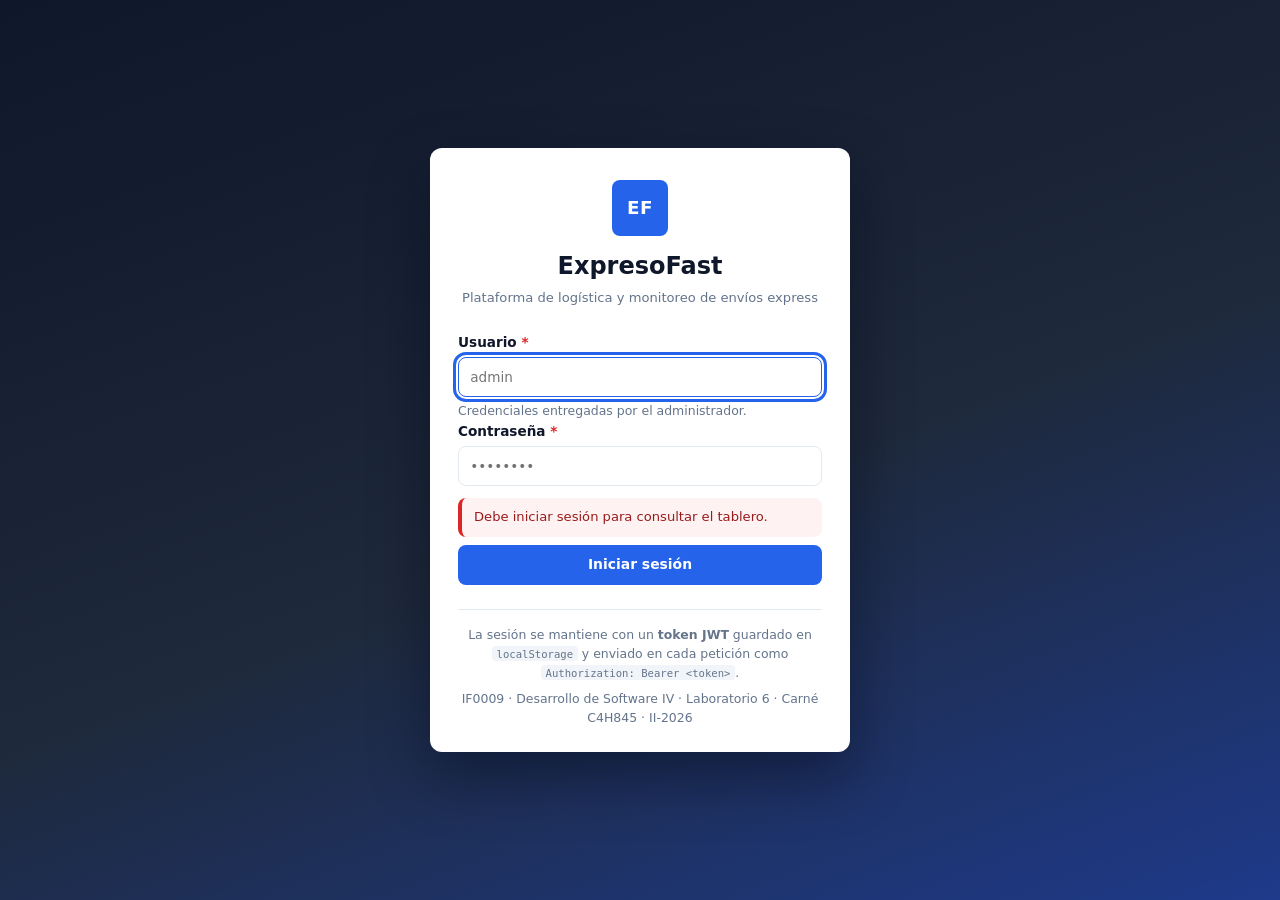
==== frontend/index.html @ 93ab1bb2 "feat: agregar el modulo de login y el interceptor JWT del frontend login.html obtiene el token y lo " ====
<!DOCTYPE html>
<html lang="es">
<head>
    <meta charset="UTF-8">
    <meta name="viewport" content="width=device-width, initial-scale=1.0">
    <title>ExpresoFast · Tablero de Monitoreo de Envíos</title>
    <meta name="description" content="Portal de logística y monitoreo de envíos express de ExpresoFast">
    <link rel="stylesheet" href="styles.css">
</head>
<body>

<!-- BARRA SUPERIOR (Flexbox) -->
<header class="topbar">
    <div class="brand">
        <span class="brand-mark" aria-hidden="true">EF</span>
        <div>
            <h1>ExpresoFast</h1>
            <p class="brand-sub">Logística y monitoreo de envíos express</p>
        </div>
    </div>

    <nav class="topnav" aria-label="Navegación principal">
        <ul>
            <li><a href="#tablero" class="active">Tablero</a></li>
            <li data-rol="ROLE_ADMIN ROLE_OPERADOR"><a href="#registro">Registrar envío</a></li>
            <li data-rol="ROLE_ADMIN"><a href="#flota">Gestión de flota</a></li>
            <li><a href="#filtros">Filtros</a></li>
        </ul>
    </nav>

    <div class="topbar-actions">
        <span id="apiEstado" class="api-estado" role="status" aria-live="polite">Conectando…</span>

        <!-- Identidad tomada del token JWT -->
        <div class="usuario-chip" id="usuarioChip">
            <span class="usuario-nombre" id="usuarioNombre">—</span>
            <span class="usuario-roles" id="usuarioRoles"></span>
        </div>

        <button type="button" id="btnRefrescar" class="btn btn-ghost">Refrescar</button>
        <button type="button" id="btnSalir" class="btn btn-ghost">Cerrar sesión</button>
    </div>
</header>

<!-- CONTENIDO -->
<main class="layout">

    <!-- PANEL LATERAL DE FILTROS -->
    <aside class="sidebar" id="filtros" aria-label="Filtros y acciones">

        <section class="card" aria-labelledby="tituloFiltros">
            <h2 id="tituloFiltros" class="card-title">Filtrar por estado</h2>
            <div class="filtros" role="group" aria-label="Filtro de estado de envíos">
                <button type="button" class="filtro activo" data-estado="TODOS" aria-pressed="true">
                    Todos <span class="contador" data-contador="TODOS">0</span>
                </button>
                <button type="button" class="filtro" data-estado="PENDIENTE" aria-pressed="false">
                    Pendiente <span class="contador" data-contador="PENDIENTE">0</span>
                </button>
                <button type="button" class="filtro" data-estado="EN_TRANSITO" aria-pressed="false">
                    En tránsito <span class="contador" data-contador="EN_TRANSITO">0</span>
                </button>
                <button type="button" class="filtro" data-estado="ENTREGADO" aria-pressed="false">
                    Entregado <span class="contador" data-contador="ENTREGADO">0</span>
                </button>
                <button type="button" class="filtro" data-estado="CANCELADO" aria-pressed="false">
                    Cancelado <span class="contador" data-contador="CANCELADO">0</span>
                </button>
            </div>
        </section>

        <section class="card" aria-labelledby="tituloBusqueda">
            <h2 id="tituloBusqueda" class="card-title">Búsqueda rápida</h2>
            <label class="campo">
                <span>Código de rastreo o destino</span>
                <input type="search" id="buscador" placeholder="EXP-9001, Cartago…"
                       autocomplete="off" aria-describedby="ayudaBusqueda">
            </label>
            <p id="ayudaBusqueda" class="ayuda">Filtra en pantalla los envíos ya cargados.</p>
        </section>

        <!-- Gestión de flota: solo ROLE_ADMIN -->
        <section class="card" id="flota" data-rol="ROLE_ADMIN" aria-labelledby="tituloMasivo">
            <h2 id="tituloMasivo" class="card-title">Gestión de flota</h2>
            <p class="ayuda">
                Cambia de una sola sentencia el estado de todos los envíos de un vehículo
                (<code>@Modifying</code>). Endpoint exclusivo de <code>ROLE_ADMIN</code>.
            </p>
            <form id="formMasivo" novalidate>
                <label class="campo">
                    <span>ID de vehículo</span>
                    <input type="number" id="masivoVehiculoId" name="masivoVehiculoId"
                           min="1" step="1" required list="listaVehiculos">
                </label>
                <label class="campo">
                    <span>Nuevo estado</span>
                    <select id="masivoEstado" name="masivoEstado" required>
                        <option value="PENDIENTE">PENDIENTE</option>
                        <option value="EN_TRANSITO">EN_TRANSITO</option>
                        <option value="ENTREGADO">ENTREGADO</option>
                        <option value="CANCELADO">CANCELADO</option>
                    </select>
                </label>
                <label class="campo">
                    <span>Observaciones para la bitácora</span>
                    <input type="text" id="masivoObservaciones" name="masivoObservaciones"
                           maxlength="250" placeholder="Unidad enviada a mantenimiento">
                </label>
                <button type="submit" class="btn btn-secundario">Aplicar a todo el vehículo</button>
            </form>
        </section>
    </aside>

    <!-- COLUMNA PRINCIPAL -->
    <div class="contenido">

        <!-- Indicadores KPI (CSS Grid) -->
        <section class="kpis" id="tablero" aria-label="Indicadores generales">
            <article class="kpi">
                <p class="kpi-label">Total de envíos</p>
                <p class="kpi-valor" id="kpiTotal">0</p>
            </article>
            <article class="kpi kpi-pendiente">
                <p class="kpi-label">Pendientes</p>
                <p class="kpi-valor" id="kpiPendiente">0</p>
            </article>
            <article class="kpi kpi-transito">
                <p class="kpi-label">En tránsito</p>
                <p class="kpi-valor" id="kpiTransito">0</p>
            </article>
            <article class="kpi kpi-entregado">
                <p class="kpi-label">Entregados</p>
                <p class="kpi-valor" id="kpiEntregado">0</p>
            </article>
        </section>

        <!-- Formulario de registro: oculto para ROLE_CONDUCTOR -->
        <section class="card" id="registro" data-rol="ROLE_ADMIN ROLE_OPERADOR"
                 aria-labelledby="tituloRegistro">
            <h2 id="tituloRegistro" class="card-title">Registrar nuevo envío express</h2>

            <form id="formEnvio" class="form-envio" novalidate>
                <fieldset>
                    <legend>Datos del paquete</legend>
                    <div class="form-grid">
                        <label class="campo">
                            <span>Código de rastreo <abbr title="obligatorio">*</abbr></span>
                            <input type="text" id="codigoRastreo" name="codigoRastreo"
                                   maxlength="8" required placeholder="EXP-9901"
                                   pattern="EXP-\d{4}" autocomplete="off"
                                   aria-describedby="ayudaCodigo">
                            <small id="ayudaCodigo" class="ayuda">Formato exigido por la API: <code>EXP-1234</code>.</small>
                        </label>

                        <label class="campo campo-ancho">
                            <span>Dirección de destino <abbr title="obligatorio">*</abbr></span>
                            <input type="text" id="direccionDestino" name="direccionDestino"
                                   maxlength="200" required placeholder="Paraíso, Cartago">
                        </label>

                        <label class="campo">
                            <span>Peso (kg) <abbr title="obligatorio">*</abbr></span>
                            <input type="number" id="pesoKg" name="pesoKg"
                                   min="0.01" step="0.01" required placeholder="12.50">
                        </label>

                        <label class="campo">
                            <span>Costo (₡) <abbr title="obligatorio">*</abbr></span>
                            <input type="number" id="costo" name="costo"
                                   min="0" step="0.01" required placeholder="3500.00">
                        </label>
                    </div>
                </fieldset>

                <fieldset>
                    <legend>Asignación de flota</legend>
                    <div class="form-grid">
                        <label class="campo">
                            <span>ID de vehículo <abbr title="obligatorio">*</abbr></span>
                            <input type="number" id="vehiculoId" name="vehiculoId"
                                   min="1" step="1" required list="listaVehiculos"
                                   aria-describedby="ayudaVehiculo">
                            <small id="ayudaVehiculo" class="ayuda">Escriba el ID o elíjalo de la lista.</small>
                            <datalist id="listaVehiculos"></datalist>
                        </label>

                        <label class="campo">
                            <span>ID de conductor <abbr title="obligatorio">*</abbr></span>
                            <input type="number" id="conductorId" name="conductorId"
                                   min="1" step="1" required list="listaConductores"
                                   aria-describedby="ayudaConductor">
                            <small id="ayudaConductor" class="ayuda">Escriba el ID o elíjalo de la lista.</small>
                            <datalist id="listaConductores"></datalist>
                        </label>
                    </div>
                </fieldset>

                <div class="form-acciones">
                    <button type="submit" class="btn btn-primario" id="btnGuardar">Registrar envío</button>
                    <button type="reset" class="btn btn-ghost">Limpiar</button>
                </div>
            </form>
        </section>

        <!-- Tablero de envíos -->
        <section aria-labelledby="tituloEnvios">
            <div class="seccion-encabezado">
                <h2 id="tituloEnvios" class="card-title">Envíos monitoreados</h2>
                <p class="ayuda" id="resumenListado">Cargando…</p>
            </div>

            <div id="tableroEnvios" class="grid-envios" aria-live="polite" aria-busy="true">
                <!-- Las tarjetas <article> se inyectan desde app.js -->
            </div>

            <p id="mensajeVacio" class="vacio" hidden>No hay envíos que coincidan con el filtro seleccionado.</p>
        </section>
    </div>
</main>

<footer class="pie">
    <p>IF0009 · Desarrollo de Software IV · Laboratorio 6 · Carné C4H845 · II-2026</p>
</footer>

<!-- MODAL DE BITÁCORA DE AUDITORÍA (posición fija + Flexbox) -->
<div class="modal" id="modalBitacora" role="dialog" aria-modal="true"
     aria-labelledby="tituloBitacora" hidden>
    <div class="modal-fondo" data-cerrar-modal></div>

    <div class="modal-caja" role="document">
        <header class="modal-head">
            <div>
                <h2 id="tituloBitacora" class="card-title">Bitácora de auditoría</h2>
                <p class="ayuda" id="bitacoraEnvioInfo">—</p>
            </div>
            <button type="button" class="btn-cerrar" data-cerrar-modal
                    aria-label="Cerrar bitácora">&times;</button>
        </header>

        <!-- Reto autónomo: filtro por rango de fechas -->
        <form class="bitacora-filtros" id="formFiltroBitacora">
            <label class="campo">
                <span>Desde</span>
                <input type="date" id="bitacoraDesde">
            </label>
            <label class="campo">
                <span>Hasta</span>
                <input type="date" id="bitacoraHasta">
            </label>
            <button type="reset" class="btn btn-ghost" id="btnLimpiarFechas">Limpiar fechas</button>
        </form>

        <div class="modal-cuerpo" id="bitacoraCuerpo" aria-live="polite">
            <p class="ayuda">Cargando historial…</p>
        </div>
    </div>
</div>

<!-- Notificaciones accesibles -->
<div id="toast" class="toast" role="status" aria-live="assertive" hidden></div>

<script src="app.js"></script>
</body>
</html>
---- frontend/styles.css ----
/* ExpresoFast · Hoja de estilos corporativa · IF0009 Lab 6 · Carné C4H845 */

/* 1. Variables CSS (:root) */
:root {
    /* Paleta corporativa */
    --color-primario: #0f172a;
    --color-primario-claro: #1e293b;
    --color-acento: #2563eb;
    --color-acento-oscuro: #1d4ed8;

    /* Estados de envío (según especificación del laboratorio) */
    --estado-entregado: #16a34a;
    --estado-transito: #2563eb;
    --estado-pendiente: #d97706;
    --estado-cancelado: #dc2626;

    /* Superficies y texto */
    --fondo: #f1f5f9;
    --superficie: #ffffff;
    --borde: #e2e8f0;
    --texto: #0f172a;
    --texto-suave: #64748b;

    /* Métricas de diseño */
    --radio: 12px;
    --radio-sm: 8px;
    --sombra: 0 1px 2px rgba(15, 23, 42, .06), 0 8px 24px rgba(15, 23, 42, .06);
    --espacio: 1rem;
    --ancho-max: 1400px;
    --transicion: 160ms ease;
}

/* 2. Base */
* {
    box-sizing: border-box;
}

body {
    margin: 0;
    font-family: "Segoe UI", system-ui, -apple-system, "Helvetica Neue", Arial, sans-serif;
    background-color: var(--fondo);
    color: var(--texto);
    line-height: 1.5;
}

h1, h2, h3, p {
    margin: 0;
}

a {
    color: inherit;
    text-decoration: none;
}

code {
    background: var(--fondo);
    padding: .1rem .3rem;
    border-radius: 4px;
    font-size: .85em;
}

abbr[title] {
    color: var(--estado-cancelado);
    text-decoration: none;
}

/* Accesibilidad: foco siempre visible */
:is(a, button, input, select, [tabindex]):focus-visible {
    outline: 3px solid var(--color-acento);
    outline-offset: 2px;
}

/* 3. Barra superior con FLEXBOX */
.topbar {
    display: flex;
    align-items: center;
    justify-content: space-between;
    flex-wrap: wrap;
    gap: var(--espacio);
    padding: .9rem 1.5rem;
    background: var(--color-primario);
    color: #f8fafc;
    position: sticky;
    top: 0;
    z-index: 20;
    box-shadow: var(--sombra);
}

.brand {
    display: flex;
    align-items: center;
    gap: .75rem;
}

.brand-mark {
    display: grid;
    place-items: center;
    width: 42px;
    height: 42px;
    border-radius: var(--radio-sm);
    background: var(--color-acento);
    font-weight: 700;
    letter-spacing: .5px;
}

.brand h1 {
    font-size: 1.25rem;
    line-height: 1.1;
}

.brand-sub {
    font-size: .78rem;
    color: #94a3b8;
}

.topnav ul {
    display: flex;
    flex-wrap: wrap;
    gap: .35rem;
    list-style: none;
    margin: 0;
    padding: 0;
}

.topnav a {
    display: block;
    padding: .45rem .85rem;
    border-radius: 999px;
    font-size: .9rem;
    color: #cbd5e1;
    transition: background var(--transicion), color var(--transicion);
}

.topnav a:hover,
.topnav a.active {
    background: var(--color-primario-claro);
    color: #ffffff;
}

.topbar-actions {
    display: flex;
    align-items: center;
    gap: .75rem;
}

.api-estado {
    font-size: .78rem;
    padding: .3rem .7rem;
    border-radius: 999px;
    background: var(--color-primario-claro);
    color: #cbd5e1;
    white-space: nowrap;
}

.api-estado.ok {
    background: rgba(22, 163, 74, .18);
    color: #4ade80;
}

.api-estado.error {
    background: rgba(220, 38, 38, .18);
    color: #fca5a5;
}

/* 4. Layout general (CSS Grid + sidebar) */
.layout {
    display: grid;
    grid-template-columns: 320px minmax(0, 1fr);
    gap: 1.25rem;
    max-width: var(--ancho-max);
    margin: 0 auto;
    padding: 1.25rem;
    align-items: start;
}

.sidebar {
    display: flex;
    flex-direction: column;
    gap: 1rem;
    position: sticky;
    top: 88px;
}

.contenido {
    display: flex;
    flex-direction: column;
    gap: 1.25rem;
    min-width: 0;
}

/* 5. Tarjetas */
.card {
    background: var(--superficie);
    border: 1px solid var(--borde);
    border-radius: var(--radio);
    padding: 1.1rem;
    box-shadow: var(--sombra);
}

.card-title {
    font-size: 1rem;
    font-weight: 650;
    margin-bottom: .85rem;
}

.seccion-encabezado {
    display: flex;
    align-items: baseline;
    justify-content: space-between;
    flex-wrap: wrap;
    gap: .5rem;
}

.ayuda {
    font-size: .78rem;
    color: var(--texto-suave);
}

/* 6. KPIs con CSS Grid responsivo */
.kpis {
    display: grid;
    grid-template-columns: repeat(auto-fit, minmax(180px, 1fr));
    gap: 1rem;
}

.kpi {
    background: var(--superficie);
    border: 1px solid var(--borde);
    border-left: 5px solid var(--color-acento);
    border-radius: var(--radio);
    padding: .9rem 1.1rem;
    box-shadow: var(--sombra);
}

.kpi-label {
    font-size: .78rem;
    text-transform: uppercase;
    letter-spacing: .04em;
    color: var(--texto-suave);
}

.kpi-valor {
    font-size: 2rem;
    font-weight: 700;
    line-height: 1.15;
}

.kpi-pendiente { border-left-color: var(--estado-pendiente); }
.kpi-transito  { border-left-color: var(--estado-transito); }
.kpi-entregado { border-left-color: var(--estado-entregado); }

/* 7. Formularios */
fieldset {
    border: 1px solid var(--borde);
    border-radius: var(--radio-sm);
    padding: .9rem 1rem 1.1rem;
    margin: 0 0 1rem;
}

legend {
    padding: 0 .4rem;
    font-size: .82rem;
    font-weight: 600;
    text-transform: uppercase;
    letter-spacing: .05em;
    color: var(--texto-suave);
}

.form-grid {
    display: grid;
    grid-template-columns: repeat(auto-fit, minmax(220px, 1fr));
    gap: .85rem;
}

.campo {
    display: flex;
    flex-direction: column;
    gap: .3rem;
    font-size: .85rem;
    font-weight: 600;
}

.campo-ancho {
    grid-column: 1 / -1;
}

.campo input,
.campo select {
    font: inherit;
    font-weight: 400;
    padding: .55rem .7rem;
    border: 1px solid var(--borde);
    border-radius: var(--radio-sm);
    background: var(--superficie);
    color: var(--texto);
    transition: border-color var(--transicion), box-shadow var(--transicion);
}

.campo input:focus,
.campo select:focus {
    border-color: var(--color-acento);
}

.campo input:invalid:not(:placeholder-shown) {
    border-color: var(--estado-cancelado);
}

.campo .ayuda {
    font-weight: 400;
}

.form-acciones {
    display: flex;
    flex-wrap: wrap;
    gap: .6rem;
}

/* 8. Botones */
.btn {
    font: inherit;
    font-size: .87rem;
    font-weight: 600;
    padding: .55rem 1.05rem;
    border: 1px solid transparent;
    border-radius: var(--radio-sm);
    cursor: pointer;
    transition: background var(--transicion), transform var(--transicion), opacity var(--transicion);
}

.btn:active {
    transform: translateY(1px);
}

.btn:disabled {
    opacity: .55;
    cursor: not-allowed;
}

.btn-primario {
    background: var(--color-acento);
    color: #ffffff;
}

.btn-primario:hover:not(:disabled) {
    background: var(--color-acento-oscuro);
}

.btn-secundario {
    background: var(--color-primario);
    color: #ffffff;
    width: 100%;
}

.btn-secundario:hover:not(:disabled) {
    background: var(--color-primario-claro);
}

.btn-ghost {
    background: transparent;
    border-color: currentColor;
    color: inherit;
}

.btn-mini {
    font-size: .76rem;
    padding: .35rem .7rem;
    border-radius: 999px;
    border: 1px solid var(--borde);
    background: var(--fondo);
    color: var(--texto);
    cursor: pointer;
    font-weight: 600;
    transition: background var(--transicion), color var(--transicion);
}

.btn-mini:hover:not(:disabled) {
    background: var(--color-acento);
    border-color: var(--color-acento);
    color: #ffffff;
}

.btn-mini:disabled {
    opacity: .5;
    cursor: not-allowed;
}

/* 9. Panel de filtros lateral */
.filtros {
    display: flex;
    flex-direction: column;
    gap: .4rem;
}

.filtro {
    display: flex;
    align-items: center;
    justify-content: space-between;
    gap: .5rem;
    font: inherit;
    font-size: .87rem;
    font-weight: 600;
    text-align: left;
    padding: .55rem .8rem;
    border: 1px solid var(--borde);
    border-radius: var(--radio-sm);
    background: var(--superficie);
    color: var(--texto);
    cursor: pointer;
    transition: background var(--transicion), border-color var(--transicion), color var(--transicion);
}

.filtro:hover {
    border-color: var(--color-acento);
}

.filtro.activo {
    background: var(--color-acento);
    border-color: var(--color-acento);
    color: #ffffff;
}

.contador {
    min-width: 1.9rem;
    text-align: center;
    font-size: .75rem;
    padding: .1rem .45rem;
    border-radius: 999px;
    background: var(--fondo);
    color: var(--texto-suave);
}

.filtro.activo .contador {
    background: rgba(255, 255, 255, .22);
    color: #ffffff;
}

/* 10. Tablero de envíos: CSS GRID responsivo */
.grid-envios {
    display: grid;
    grid-template-columns: repeat(auto-fit, minmax(280px, 1fr));
    gap: 1rem;
    margin-top: .85rem;
}

.envio-card {
    display: flex;
    flex-direction: column;
    gap: .7rem;
    background: var(--superficie);
    border: 1px solid var(--borde);
    border-radius: var(--radio);
    padding: 1rem;
    box-shadow: var(--sombra);
    transition: transform var(--transicion), box-shadow var(--transicion);
}

.envio-card:hover {
    transform: translateY(-2px);
    box-shadow: 0 10px 30px rgba(15, 23, 42, .12);
}

.envio-head {
    display: flex;
    align-items: flex-start;
    justify-content: space-between;
    gap: .6rem;
}

.envio-codigo {
    font-size: 1.02rem;
    font-weight: 700;
    letter-spacing: .02em;
}

.envio-destino {
    font-size: .84rem;
    color: var(--texto-suave);
}

.envio-datos {
    display: grid;
    grid-template-columns: repeat(auto-fit, minmax(110px, 1fr));
    gap: .5rem .75rem;
    padding-top: .6rem;
    border-top: 1px dashed var(--borde);
}

.dato-label {
    display: block;
    font-size: .68rem;
    text-transform: uppercase;
    letter-spacing: .05em;
    color: var(--texto-suave);
}

.dato-valor {
    font-size: .88rem;
    font-weight: 600;
    word-break: break-word;
}

.envio-acciones {
    display: flex;
    flex-wrap: wrap;
    gap: .4rem;
    padding-top: .6rem;
    border-top: 1px solid var(--borde);
    margin-top: auto;
}

.envio-auditoria {
    font-size: .7rem;
    color: var(--texto-suave);
}

/* 11. Píldoras de estado (.pill-status) */
.pill-status {
    display: inline-block;
    padding: .25rem .7rem;
    border-radius: 999px;
    font-size: .7rem;
    font-weight: 700;
    letter-spacing: .05em;
    text-transform: uppercase;
    color: #ffffff;
    white-space: nowrap;
    background: var(--texto-suave);
}

.pill-status.ENTREGADO   { background: var(--estado-entregado); }  /* #16a34a */
.pill-status.EN_TRANSITO { background: var(--estado-transito); }   /* #2563eb */
.pill-status.PENDIENTE   { background: var(--estado-pendiente); }  /* #d97706 */
.pill-status.CANCELADO   { background: var(--estado-cancelado); }  /* #dc2626 */

/* 12. Estados de carga / vacío */
.vacio {
    text-align: center;
    padding: 2.5rem 1rem;
    color: var(--texto-suave);
    background: var(--superficie);
    border: 1px dashed var(--borde);
    border-radius: var(--radio);
    margin-top: .85rem;
}

.skeleton {
    height: 168px;
    border-radius: var(--radio);
    background: linear-gradient(90deg, #e2e8f0 25%, #f1f5f9 50%, #e2e8f0 75%);
    background-size: 200% 100%;
    animation: brillo 1.2s infinite;
}

@keyframes brillo {
    from { background-position: 200% 0; }
    to   { background-position: -200% 0; }
}

/* 13. Toast */
.toast {
    position: fixed;
    right: 1.25rem;
    bottom: 1.25rem;
    z-index: 50;
    max-width: min(420px, calc(100vw - 2.5rem));
    padding: .8rem 1.1rem;
    border-radius: var(--radio-sm);
    background: var(--color-primario);
    color: #f8fafc;
    font-size: .87rem;
    box-shadow: 0 12px 32px rgba(15, 23, 42, .28);
}

.toast.exito { background: var(--estado-entregado); }
.toast.error { background: var(--estado-cancelado); }

/* 14. Pie */
.pie {
    text-align: center;
    padding: 1.5rem 1rem 2rem;
    font-size: .78rem;
    color: var(--texto-suave);
}

/* 15. Sesión autenticada (chip de usuario y roles) */
.usuario-chip {
    display: flex;
    flex-direction: column;
    align-items: flex-end;
    gap: .2rem;
    padding: .3rem .7rem;
    border-radius: var(--radio-sm);
    background: rgba(255, 255, 255, .08);
}

.usuario-nombre {
    font-size: .8rem;
    font-weight: 600;
    color: #e2e8f0;
}

.usuario-roles {
    display: flex;
    gap: .25rem;
    flex-wrap: wrap;
}

.rol-badge {
    font-size: .62rem;
    font-weight: 700;
    letter-spacing: .4px;
    padding: .1rem .4rem;
    border-radius: 999px;
    background: var(--color-acento);
    color: #ffffff;
}

/* 16. Pantalla de inicio de sesión */
.pagina-login {
    min-height: 100vh;
    display: grid;
    place-items: center;
    background: linear-gradient(160deg, var(--color-primario) 0%, var(--color-primario-claro) 55%, #1e3a8a 100%);
}

.login-wrap {
    width: 100%;
    padding: 2rem 1rem;
    display: flex;
    justify-content: center;
}

.login-card {
    width: min(420px, 100%);
    background: var(--superficie);
    border-radius: var(--radio);
    box-shadow: 0 24px 60px rgba(2, 6, 23, .45);
    padding: 2rem 1.75rem 1.5rem;
}

.login-head {
    text-align: center;
    margin-bottom: 1.5rem;
}

.brand-mark-lg {
    width: 56px;
    height: 56px;
    margin: 0 auto .75rem;
    font-size: 1.15rem;
    color: #ffffff;
}

.login-head h1 {
    font-size: 1.5rem;
}

.login-sub {
    font-size: .82rem;
    color: var(--texto-suave);
    margin-top: .25rem;
}

.btn-bloque {
    width: 100%;
    justify-content: center;
    margin-top: .5rem;
}

.login-error {
    margin: .75rem 0 0;
    padding: .6rem .75rem;
    border-radius: var(--radio-sm);
    border-left: 4px solid var(--estado-cancelado);
    background: #fef2f2;
    color: #991b1b;
    font-size: .82rem;
}

.login-pie {
    margin-top: 1.5rem;
    padding-top: 1rem;
    border-top: 1px solid var(--borde);
    text-align: center;
}

.login-pie .ayuda + .ayuda {
    margin-top: .5rem;
}

/* 17. Modal de bitácora de auditoría */
.sin-scroll {
    overflow: hidden;
}

.modal {
    position: fixed;
    inset: 0;
    z-index: 60;
    display: flex;
    align-items: center;
    justify-content: center;
    padding: 1rem;
}

.modal[hidden] {
    display: none;
}

.modal-fondo {
    position: absolute;
    inset: 0;
    background: rgba(2, 6, 23, .6);
}

.modal-caja {
    position: relative;
    z-index: 1;
    width: min(640px, 100%);
    max-height: 85vh;
    display: flex;
    flex-direction: column;
    background: var(--superficie);
    border-radius: var(--radio);
    box-shadow: 0 24px 60px rgba(2, 6, 23, .45);
    padding: 1.25rem;
}

.modal-head {
    display: flex;
    align-items: flex-start;
    justify-content: space-between;
    gap: 1rem;
    padding-bottom: .75rem;
    border-bottom: 1px solid var(--borde);
}

.btn-cerrar {
    border: none;
    background: transparent;
    font-size: 1.6rem;
    line-height: 1;
    color: var(--texto-suave);
    cursor: pointer;
    padding: 0 .25rem;
    border-radius: var(--radio-sm);
}

.btn-cerrar:hover {
    color: var(--estado-cancelado);
}

.bitacora-filtros {
    display: flex;
    flex-wrap: wrap;
    align-items: flex-end;
    gap: .75rem;
    padding: .9rem 0;
    border-bottom: 1px solid var(--borde);
}

.bitacora-filtros .campo {
    flex: 1 1 140px;
    margin: 0;
}

.modal-cuerpo {
    overflow-y: auto;
    padding-top: .9rem;
}

.bitacora-lista {
    list-style: none;
    margin: .5rem 0 0;
    padding: 0 0 0 1rem;
    border-left: 2px solid var(--borde);
    display: flex;
    flex-direction: column;
    gap: .9rem;
}

.bitacora-item {
    position: relative;
    background: var(--fondo);
    border-radius: var(--radio-sm);
    padding: .7rem .85rem;
}

.bitacora-item::before {
    content: "";
    position: absolute;
    left: -1.35rem;
    top: 1rem;
    width: 10px;
    height: 10px;
    border-radius: 50%;
    background: var(--color-acento);
}

.bitacora-transicion {
    display: flex;
    align-items: center;
    gap: .5rem;
    flex-wrap: wrap;
}

.bitacora-flecha {
    color: var(--texto-suave);
    font-weight: 700;
}

.bitacora-meta {
    font-size: .78rem;
    color: var(--texto-suave);
    margin-top: .45rem;
}

.bitacora-obs {
    font-size: .82rem;
    margin-top: .25rem;
}

.btn-mini-acento {
    border-color: var(--color-acento);
    color: var(--color-acento);
    background: #eff6ff;
}

/* 18. Responsivo */
@media (max-width: 960px) {
    .layout {
        grid-template-columns: 1fr;
    }

    .sidebar {
        position: static;
    }

    .filtros {
        flex-direction: row;
        flex-wrap: wrap;
    }

    .filtro {
        flex: 1 1 140px;
    }
}

@media (max-width: 620px) {
    .topbar {
        justify-content: center;
        text-align: center;
    }

    .layout {
        padding: 1rem .75rem;
    }
}

@media (prefers-reduced-motion: reduce) {
    * {
        animation: none !important;
        transition: none !important;
    }
}

@media (max-width: 760px) {
    .topbar-actions {
        flex-wrap: wrap;
        justify-content: center;
    }

    .usuario-chip {
        align-items: center;
    }

    .modal-caja {
        max-height: 92vh;
        padding: 1rem;
    }

    .bitacora-filtros .campo {
        flex: 1 1 100%;
    }
}
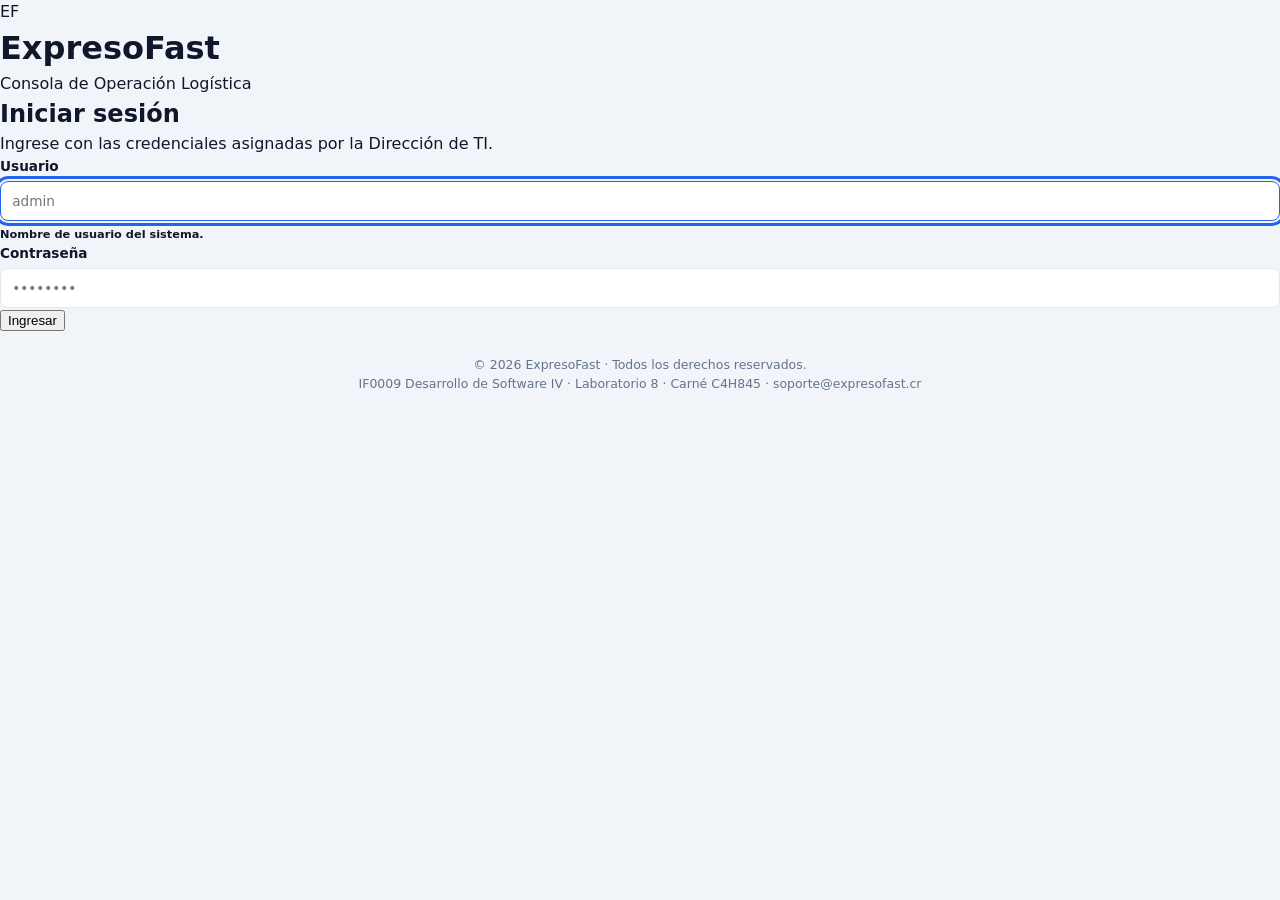
==== commit 8bb85cf3: "feat: reestructurar el cliente en index.html y dashboard.html con HTML5 semantico index.html queda c" ====
--- a/frontend/index.html
+++ b/frontend/index.html
@@ -3,261 +3,57 @@
 <head>
     <meta charset="UTF-8">
     <meta name="viewport" content="width=device-width, initial-scale=1.0">
-    <title>ExpresoFast · Tablero de Monitoreo de Envíos</title>
-    <meta name="description" content="Portal de logística y monitoreo de envíos express de ExpresoFast">
+    <title>ExpresoFast · Acceso a la consola de operación</title>
+    <meta name="description" content="Acceso a la consola de operación logística de ExpresoFast">
+    <link rel="preconnect" href="https://fonts.googleapis.com">
+    <link rel="preconnect" href="https://fonts.gstatic.com" crossorigin>
+    <link rel="stylesheet" href="https://fonts.googleapis.com/css2?family=Inter:wght@400;500;600;700&display=swap">
     <link rel="stylesheet" href="styles.css">
 </head>
-<body>
+<body class="pagina-acceso">
 
-<!-- BARRA SUPERIOR (Flexbox) -->
-<header class="topbar">
-    <div class="brand">
-        <span class="brand-mark" aria-hidden="true">EF</span>
-        <div>
-            <h1>ExpresoFast</h1>
-            <p class="brand-sub">Logística y monitoreo de envíos express</p>
-        </div>
-    </div>
-
-    <nav class="topnav" aria-label="Navegación principal">
-        <ul>
-            <li><a href="#tablero" class="active">Tablero</a></li>
-            <li data-rol="ROLE_ADMIN ROLE_OPERADOR"><a href="#registro">Registrar envío</a></li>
-            <li data-rol="ROLE_ADMIN"><a href="#flota">Gestión de flota</a></li>
-            <li><a href="#filtros">Filtros</a></li>
-        </ul>
-    </nav>
-
-    <div class="topbar-actions">
-        <span id="apiEstado" class="api-estado" role="status" aria-live="polite">Conectando…</span>
-
-        <!-- Identidad tomada del token JWT -->
-        <div class="usuario-chip" id="usuarioChip">
-            <span class="usuario-nombre" id="usuarioNombre">—</span>
-            <span class="usuario-roles" id="usuarioRoles"></span>
-        </div>
-
-        <button type="button" id="btnRefrescar" class="btn btn-ghost">Refrescar</button>
-        <button type="button" id="btnSalir" class="btn btn-ghost">Cerrar sesión</button>
-    </div>
+<header class="acceso-marca">
+    <p class="logotipo" aria-hidden="true">EF</p>
+    <h1>ExpresoFast</h1>
+    <p class="acceso-lema">Consola de Operación Logística</p>
 </header>
 
-<!-- CONTENIDO -->
-<main class="layout">
+<main class="acceso-main">
+    <section class="tarjeta-acceso" aria-labelledby="tituloAcceso">
+        <h2 id="tituloAcceso">Iniciar sesión</h2>
+        <p class="texto-apagado">Ingrese con las credenciales asignadas por la Dirección de TI.</p>
 
-    <!-- PANEL LATERAL DE FILTROS -->
-    <aside class="sidebar" id="filtros" aria-label="Filtros y acciones">
+        <form id="loginForm" novalidate autocomplete="on">
+            <p class="campo">
+                <label for="username">Usuario</label>
+                <input type="text" id="username" name="username" required maxlength="50"
+                       autocomplete="username" autofocus placeholder="admin"
+                       aria-describedby="ayudaUsuario">
+                <small id="ayudaUsuario" class="texto-apagado">Nombre de usuario del sistema.</small>
+            </p>
 
-        <section class="card" aria-labelledby="tituloFiltros">
-            <h2 id="tituloFiltros" class="card-title">Filtrar por estado</h2>
-            <div class="filtros" role="group" aria-label="Filtro de estado de envíos">
-                <button type="button" class="filtro activo" data-estado="TODOS" aria-pressed="true">
-                    Todos <span class="contador" data-contador="TODOS">0</span>
-                </button>
-                <button type="button" class="filtro" data-estado="PENDIENTE" aria-pressed="false">
-                    Pendiente <span class="contador" data-contador="PENDIENTE">0</span>
-                </button>
-                <button type="button" class="filtro" data-estado="EN_TRANSITO" aria-pressed="false">
-                    En tránsito <span class="contador" data-contador="EN_TRANSITO">0</span>
-                </button>
-                <button type="button" class="filtro" data-estado="ENTREGADO" aria-pressed="false">
-                    Entregado <span class="contador" data-contador="ENTREGADO">0</span>
-                </button>
-                <button type="button" class="filtro" data-estado="CANCELADO" aria-pressed="false">
-                    Cancelado <span class="contador" data-contador="CANCELADO">0</span>
-                </button>
-            </div>
-        </section>
+            <p class="campo">
+                <label for="password">Contraseña</label>
+                <input type="password" id="password" name="password" required maxlength="100"
+                       autocomplete="current-password" placeholder="••••••••">
+            </p>
 
-        <section class="card" aria-labelledby="tituloBusqueda">
-            <h2 id="tituloBusqueda" class="card-title">Búsqueda rápida</h2>
-            <label class="campo">
-                <span>Código de rastreo o destino</span>
-                <input type="search" id="buscador" placeholder="EXP-9001, Cartago…"
-                       autocomplete="off" aria-describedby="ayudaBusqueda">
-            </label>
-            <p id="ayudaBusqueda" class="ayuda">Filtra en pantalla los envíos ya cargados.</p>
-        </section>
+            <p id="loginError" class="alerta alerta-error" role="alert" aria-live="polite" hidden></p>
 
-        <!-- Gestión de flota: solo ROLE_ADMIN -->
-        <section class="card" id="flota" data-rol="ROLE_ADMIN" aria-labelledby="tituloMasivo">
-            <h2 id="tituloMasivo" class="card-title">Gestión de flota</h2>
-            <p class="ayuda">
-                Cambia de una sola sentencia el estado de todos los envíos de un vehículo
-                (<code>@Modifying</code>). Endpoint exclusivo de <code>ROLE_ADMIN</code>.
-            </p>
-            <form id="formMasivo" novalidate>
-                <label class="campo">
-                    <span>ID de vehículo</span>
-                    <input type="number" id="masivoVehiculoId" name="masivoVehiculoId"
-                           min="1" step="1" required list="listaVehiculos">
-                </label>
-                <label class="campo">
-                    <span>Nuevo estado</span>
-                    <select id="masivoEstado" name="masivoEstado" required>
-                        <option value="PENDIENTE">PENDIENTE</option>
-                        <option value="EN_TRANSITO">EN_TRANSITO</option>
-                        <option value="ENTREGADO">ENTREGADO</option>
-                        <option value="CANCELADO">CANCELADO</option>
-                    </select>
-                </label>
-                <label class="campo">
-                    <span>Observaciones para la bitácora</span>
-                    <input type="text" id="masivoObservaciones" name="masivoObservaciones"
-                           maxlength="250" placeholder="Unidad enviada a mantenimiento">
-                </label>
-                <button type="submit" class="btn btn-secundario">Aplicar a todo el vehículo</button>
-            </form>
-        </section>
-    </aside>
-
-    <!-- COLUMNA PRINCIPAL -->
-    <div class="contenido">
-
-        <!-- Indicadores KPI (CSS Grid) -->
-        <section class="kpis" id="tablero" aria-label="Indicadores generales">
-            <article class="kpi">
-                <p class="kpi-label">Total de envíos</p>
-                <p class="kpi-valor" id="kpiTotal">0</p>
-            </article>
-            <article class="kpi kpi-pendiente">
-                <p class="kpi-label">Pendientes</p>
-                <p class="kpi-valor" id="kpiPendiente">0</p>
-            </article>
-            <article class="kpi kpi-transito">
-                <p class="kpi-label">En tránsito</p>
-                <p class="kpi-valor" id="kpiTransito">0</p>
-            </article>
-            <article class="kpi kpi-entregado">
-                <p class="kpi-label">Entregados</p>
-                <p class="kpi-valor" id="kpiEntregado">0</p>
-            </article>
-        </section>
-
-        <!-- Formulario de registro: oculto para ROLE_CONDUCTOR -->
-        <section class="card" id="registro" data-rol="ROLE_ADMIN ROLE_OPERADOR"
-                 aria-labelledby="tituloRegistro">
-            <h2 id="tituloRegistro" class="card-title">Registrar nuevo envío express</h2>
-
-            <form id="formEnvio" class="form-envio" novalidate>
-                <fieldset>
-                    <legend>Datos del paquete</legend>
-                    <div class="form-grid">
-                        <label class="campo">
-                            <span>Código de rastreo <abbr title="obligatorio">*</abbr></span>
-                            <input type="text" id="codigoRastreo" name="codigoRastreo"
-                                   maxlength="8" required placeholder="EXP-9901"
-                                   pattern="EXP-\d{4}" autocomplete="off"
-                                   aria-describedby="ayudaCodigo">
-                            <small id="ayudaCodigo" class="ayuda">Formato exigido por la API: <code>EXP-1234</code>.</small>
-                        </label>
-
-                        <label class="campo campo-ancho">
-                            <span>Dirección de destino <abbr title="obligatorio">*</abbr></span>
-                            <input type="text" id="direccionDestino" name="direccionDestino"
-                                   maxlength="200" required placeholder="Paraíso, Cartago">
-                        </label>
-
-                        <label class="campo">
-                            <span>Peso (kg) <abbr title="obligatorio">*</abbr></span>
-                            <input type="number" id="pesoKg" name="pesoKg"
-                                   min="0.01" step="0.01" required placeholder="12.50">
-                        </label>
-
-                        <label class="campo">
-                            <span>Costo (₡) <abbr title="obligatorio">*</abbr></span>
-                            <input type="number" id="costo" name="costo"
-                                   min="0" step="0.01" required placeholder="3500.00">
-                        </label>
-                    </div>
-                </fieldset>
-
-                <fieldset>
-                    <legend>Asignación de flota</legend>
-                    <div class="form-grid">
-                        <label class="campo">
-                            <span>ID de vehículo <abbr title="obligatorio">*</abbr></span>
-                            <input type="number" id="vehiculoId" name="vehiculoId"
-                                   min="1" step="1" required list="listaVehiculos"
-                                   aria-describedby="ayudaVehiculo">
-                            <small id="ayudaVehiculo" class="ayuda">Escriba el ID o elíjalo de la lista.</small>
-                            <datalist id="listaVehiculos"></datalist>
-                        </label>
-
-                        <label class="campo">
-                            <span>ID de conductor <abbr title="obligatorio">*</abbr></span>
-                            <input type="number" id="conductorId" name="conductorId"
-                                   min="1" step="1" required list="listaConductores"
-                                   aria-describedby="ayudaConductor">
-                            <small id="ayudaConductor" class="ayuda">Escriba el ID o elíjalo de la lista.</small>
-                            <datalist id="listaConductores"></datalist>
-                        </label>
-                    </div>
-                </fieldset>
-
-                <div class="form-acciones">
-                    <button type="submit" class="btn btn-primario" id="btnGuardar">Registrar envío</button>
-                    <button type="reset" class="btn btn-ghost">Limpiar</button>
-                </div>
-            </form>
-        </section>
-
-        <!-- Tablero de envíos -->
-        <section aria-labelledby="tituloEnvios">
-            <div class="seccion-encabezado">
-                <h2 id="tituloEnvios" class="card-title">Envíos monitoreados</h2>
-                <p class="ayuda" id="resumenListado">Cargando…</p>
-            </div>
-
-            <div id="tableroEnvios" class="grid-envios" aria-live="polite" aria-busy="true">
-                <!-- Las tarjetas <article> se inyectan desde app.js -->
-            </div>
-
-            <p id="mensajeVacio" class="vacio" hidden>No hay envíos que coincidan con el filtro seleccionado.</p>
-        </section>
-    </div>
+            <button type="submit" id="btnIngresar" class="boton boton-primario boton-bloque">
+                Ingresar
+            </button>
+        </form>
+    </section>
 </main>
 
 <footer class="pie">
-    <p>IF0009 · Desarrollo de Software IV · Laboratorio 6 · Carné C4H845 · II-2026</p>
+    <p>&copy; 2026 ExpresoFast · Todos los derechos reservados.</p>
+    <p>
+        IF0009 Desarrollo de Software IV · Laboratorio 8 · Carné C4H845 ·
+        <a href="mailto:soporte@expresofast.cr">soporte@expresofast.cr</a>
+    </p>
 </footer>
-
-<!-- MODAL DE BITÁCORA DE AUDITORÍA (posición fija + Flexbox) -->
-<div class="modal" id="modalBitacora" role="dialog" aria-modal="true"
-     aria-labelledby="tituloBitacora" hidden>
-    <div class="modal-fondo" data-cerrar-modal></div>
-
-    <div class="modal-caja" role="document">
-        <header class="modal-head">
-            <div>
-                <h2 id="tituloBitacora" class="card-title">Bitácora de auditoría</h2>
-                <p class="ayuda" id="bitacoraEnvioInfo">—</p>
-            </div>
-            <button type="button" class="btn-cerrar" data-cerrar-modal
-                    aria-label="Cerrar bitácora">&times;</button>
-        </header>
-
-        <!-- Reto autónomo: filtro por rango de fechas -->
-        <form class="bitacora-filtros" id="formFiltroBitacora">
-            <label class="campo">
-                <span>Desde</span>
-                <input type="date" id="bitacoraDesde">
-            </label>
-            <label class="campo">
-                <span>Hasta</span>
-                <input type="date" id="bitacoraHasta">
-            </label>
-            <button type="reset" class="btn btn-ghost" id="btnLimpiarFechas">Limpiar fechas</button>
-        </form>
-
-        <div class="modal-cuerpo" id="bitacoraCuerpo" aria-live="polite">
-            <p class="ayuda">Cargando historial…</p>
-        </div>
-    </div>
-</div>
-
-<!-- Notificaciones accesibles -->
-<div id="toast" class="toast" role="status" aria-live="assertive" hidden></div>
 
 <script src="app.js"></script>
 </body>
